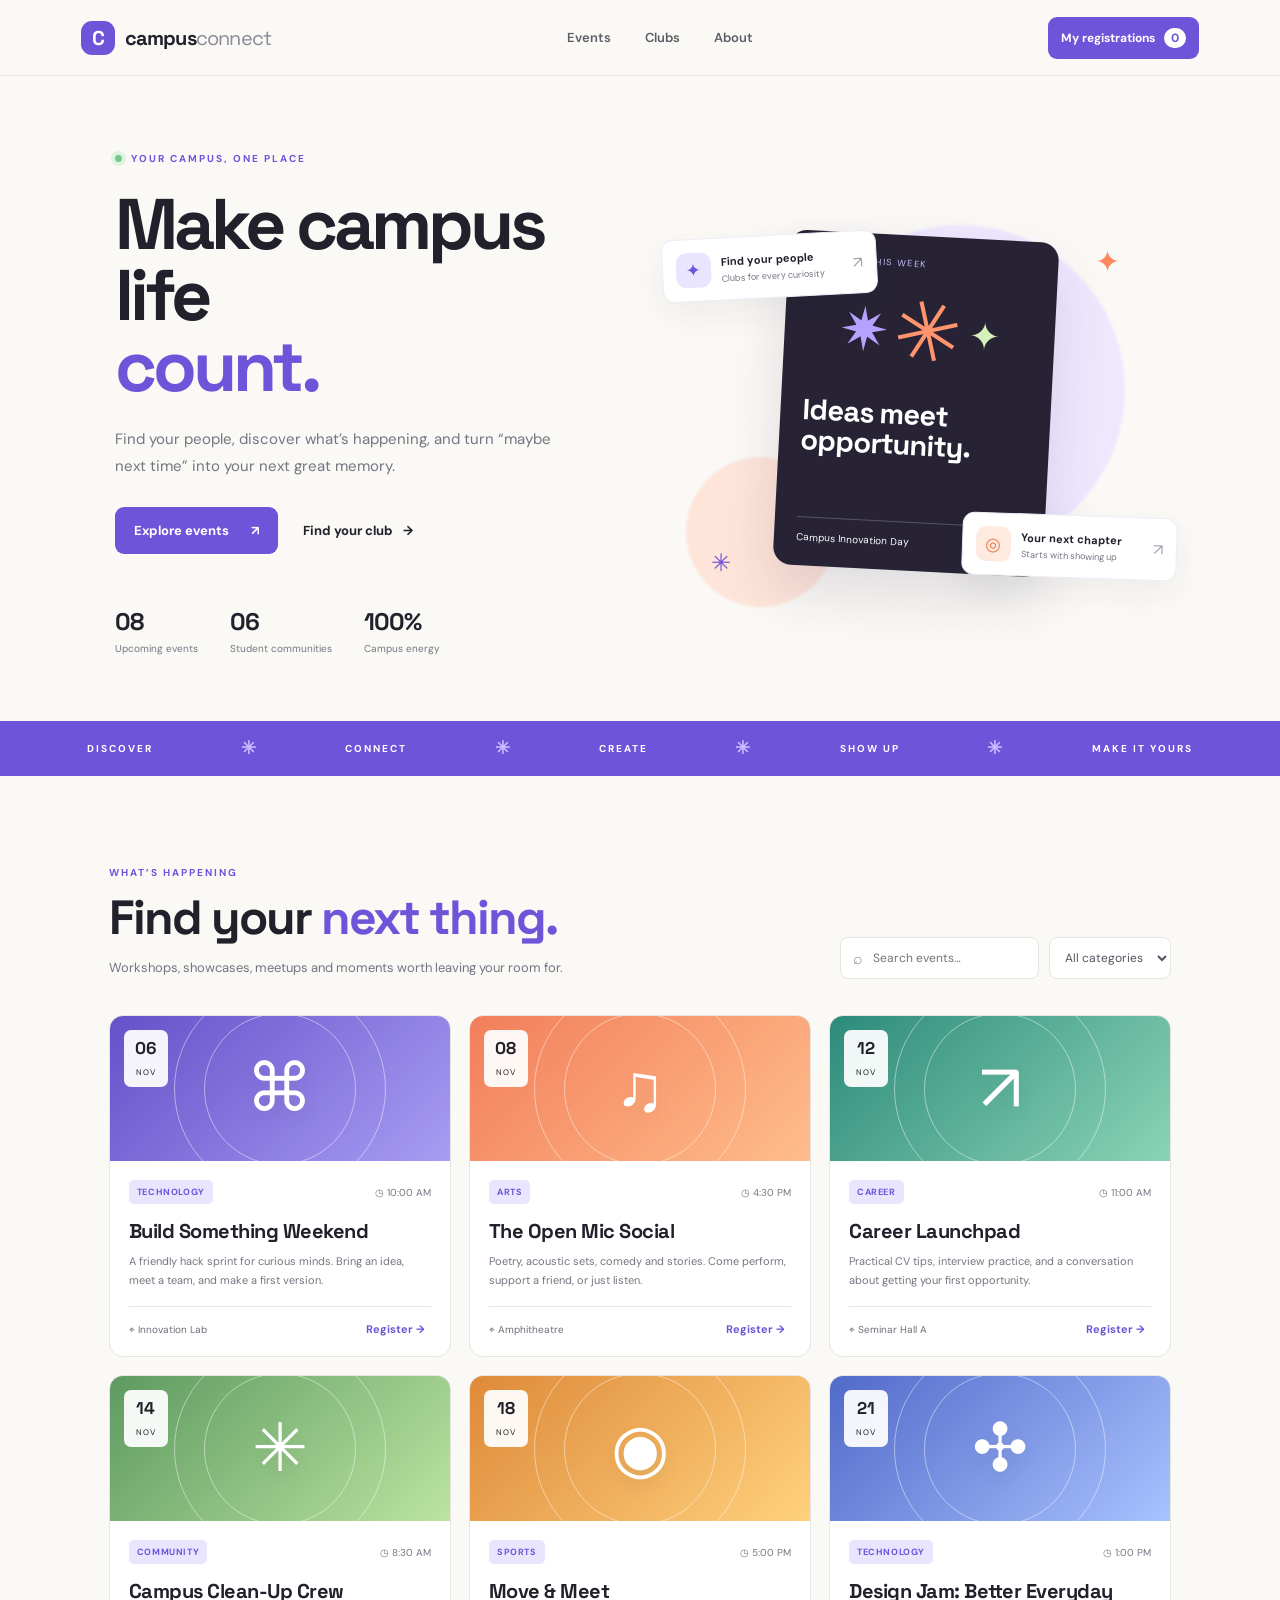
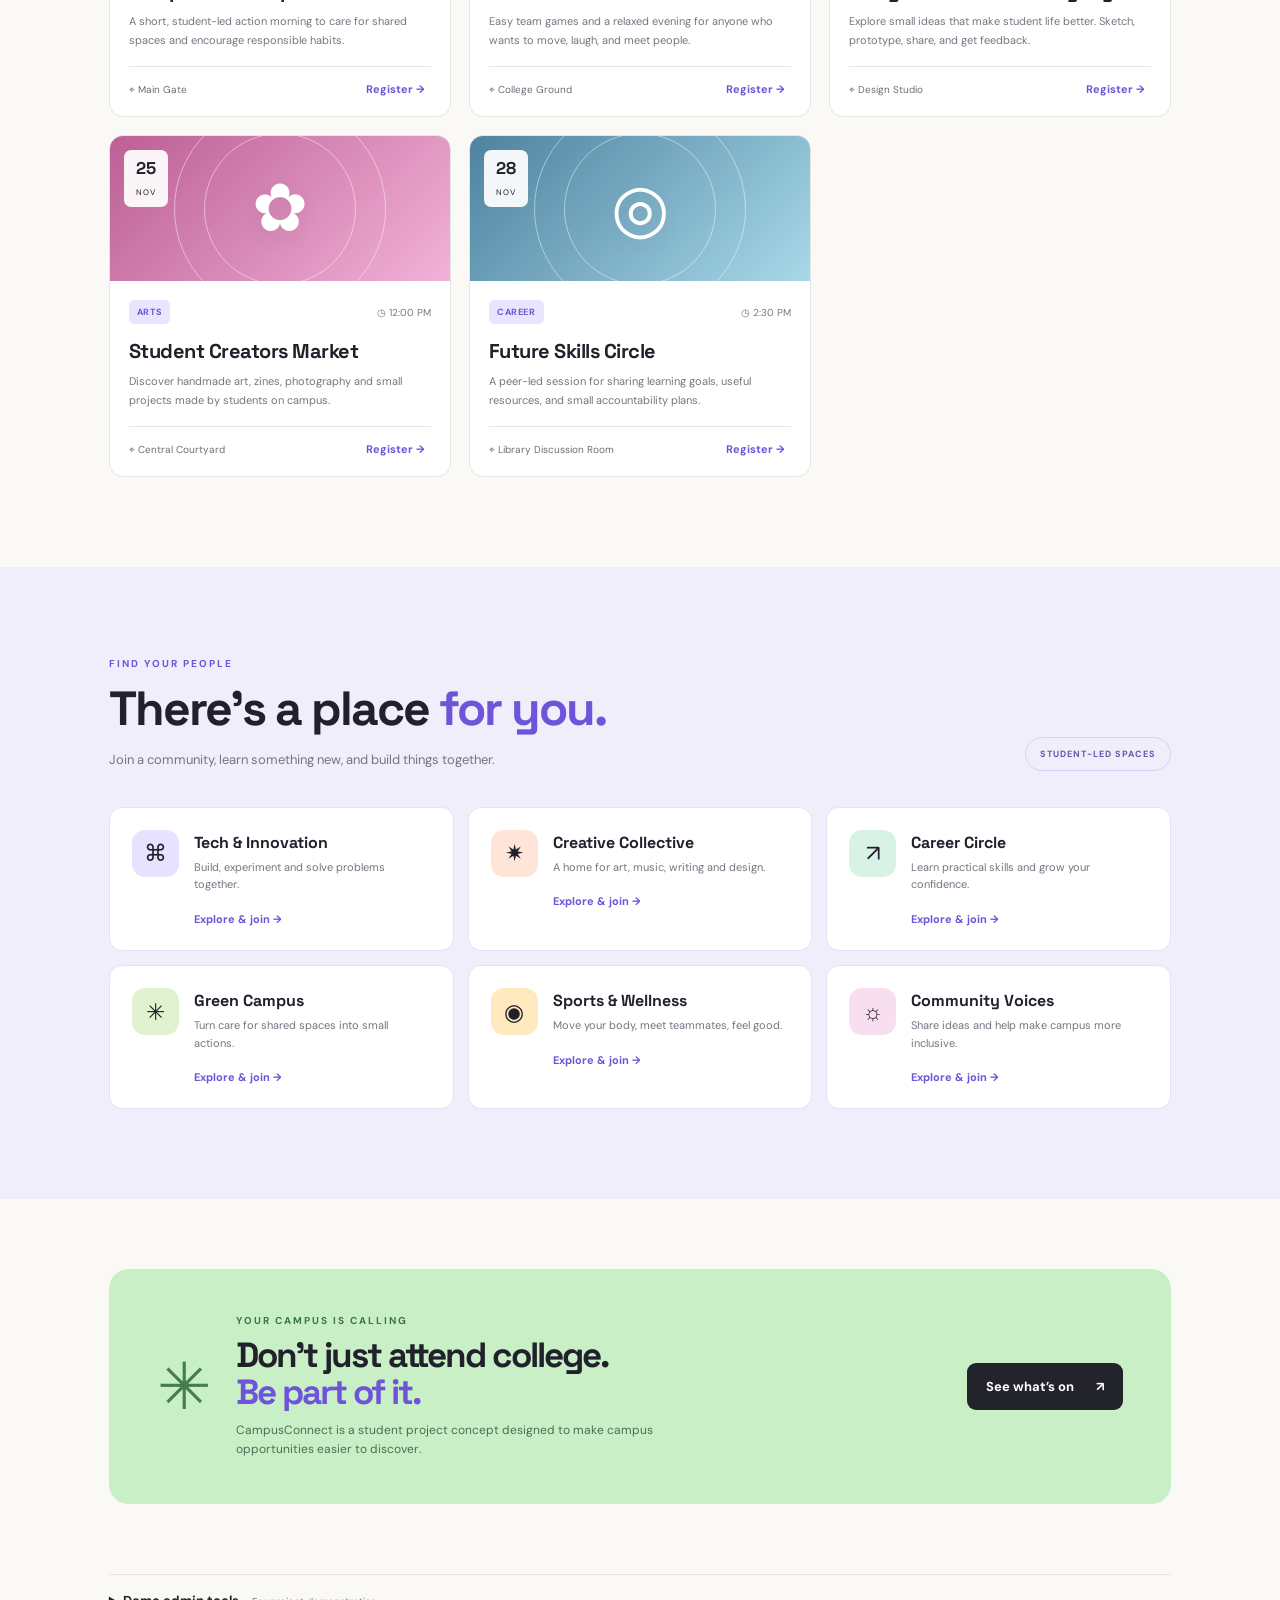
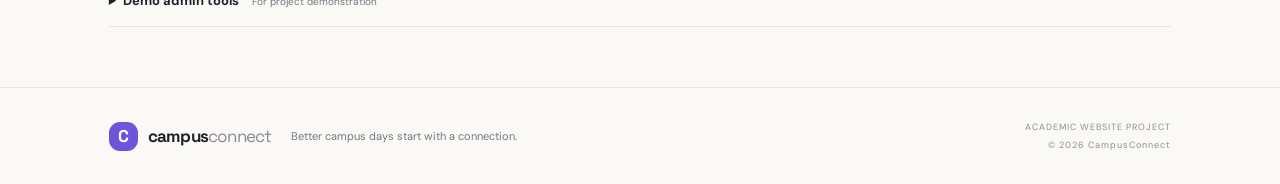
==== index.html @ fa985753 "Add files via upload" ====
<!doctype html>
<html lang="en">
<head>
<meta charset="utf-8"><meta name="viewport" content="width=device-width,initial-scale=1">
<meta name="description" content="CampusConnect helps students discover college events, explore clubs, and manage event registrations.">
<title>CampusConnect — College Life, Connected</title><link rel="stylesheet" href="styles.css">
</head>
<body>
<header class="topbar"><a class="brand" href="#home"><span class="brand-mark">C</span><span>campus<span class="brand-light">connect</span></span></a><nav id="nav"><a href="#events">Events</a><a href="#clubs">Clubs</a><a href="#about">About</a></nav><button class="btn btn-small" id="openMyRegs">My registrations <span id="regCount" class="count">0</span></button><button class="menu-toggle" id="menuToggle" aria-label="Toggle navigation">☰</button></header>
<main id="home">
<section class="hero"><div class="hero-copy"><div class="eyebrow"><span class="pulse"></span> YOUR CAMPUS, ONE PLACE</div><h1>Make campus life<br><span>count.</span></h1><p>Find your people, discover what’s happening, and turn “maybe next time” into your next great memory.</p><div class="hero-actions"><a class="btn" href="#events">Explore events <span>↗</span></a><a class="text-link" href="#clubs">Find your club <span>→</span></a></div><div class="hero-stats"><div><strong id="statEvents">08</strong><small>Upcoming events</small></div><div><strong id="statClubs">06</strong><small>Student communities</small></div><div><strong>100%</strong><small>Campus energy</small></div></div></div><div class="hero-art"><div class="orb orb-one"></div><div class="orb orb-two"></div><div class="hero-card card-top"><span class="mini-icon purple">✦</span><div><b>Find your people</b><small>Clubs for every curiosity</small></div><span class="arrow">↗</span></div><div class="poster"><div class="poster-label">FEATURED THIS WEEK</div><div class="poster-graphic"><span>✷</span><span>✳</span><span>✦</span></div><h3>Ideas meet<br>opportunity.</h3><div class="poster-bottom"><span>Campus Innovation Day</span><span>→</span></div></div><div class="hero-card card-bottom"><span class="mini-icon orange">◎</span><div><b>Your next chapter</b><small>Starts with showing up</small></div><span class="arrow">↗</span></div><div class="spark spark-a">✦</div><div class="spark spark-b">✳</div></div></section>
<section class="ticker"><span>DISCOVER</span><i>✳</i><span>CONNECT</span><i>✳</i><span>CREATE</span><i>✳</i><span>SHOW UP</span><i>✳</i><span>MAKE IT YOURS</span></section>
<section class="section events-section" id="events"><div class="section-head"><div><div class="eyebrow">WHAT’S HAPPENING</div><h2>Find your <em>next thing.</em></h2><p>Workshops, showcases, meetups and moments worth leaving your room for.</p></div><div class="event-controls"><label class="searchbox"><span>⌕</span><input id="eventSearch" type="search" placeholder="Search events…" aria-label="Search events"></label><select id="categoryFilter" aria-label="Filter events"><option value="all">All categories</option><option>Technology</option><option>Arts</option><option>Career</option><option>Community</option><option>Sports</option></select></div></div><div id="eventGrid" class="event-grid"></div><div id="emptyEvents" class="empty-state hidden">No events match that search. Try another keyword or category.</div></section>
<section class="clubs-section" id="clubs"><div class="section-head"><div><div class="eyebrow">FIND YOUR PEOPLE</div><h2>There’s a place <em>for you.</em></h2><p>Join a community, learn something new, and build things together.</p></div><span class="pill">STUDENT-LED SPACES</span></div><div class="club-grid" id="clubGrid"></div></section>
<section class="cta-band" id="about"><div class="cta-symbol">✳</div><div><div class="eyebrow">YOUR CAMPUS IS CALLING</div><h2>Don’t just attend college.<br><em>Be part of it.</em></h2><p>CampusConnect is a student project concept designed to make campus opportunities easier to discover.</p></div><a class="btn btn-dark" href="#events">See what’s on <span>↗</span></a></section>
<section class="admin-section" id="admin"><details><summary>Demo admin tools <span>For project demonstration</span></summary><div class="admin-form"><p>Add a sample event to see how the event listing updates. Data is saved in this browser only.</p><form id="addEventForm"><input required name="title" placeholder="Event title"><select name="category"><option>Technology</option><option>Arts</option><option>Career</option><option>Community</option><option>Sports</option></select><input required name="date" type="date"><input required name="time" placeholder="Time (e.g. 2:00 PM)"><input required name="venue" placeholder="Venue"><input required name="description" placeholder="Short description"><button class="btn" type="submit">Add demo event +</button></form><button class="text-link reset-btn" id="resetDemo">Reset demo data</button></div></details></section>
</main>
<footer><a class="brand footer-brand" href="#home"><span class="brand-mark">C</span><span>campus<span class="brand-light">connect</span></span></a><p>Better campus days start with a connection.</p><div class="footer-right"><span>ACADEMIC WEBSITE PROJECT</span><span>© 2026 CampusConnect</span></div></footer>
<div class="toast" id="toast" role="status" aria-live="polite"></div><div class="modal-backdrop hidden" id="modalBackdrop"><section class="modal" role="dialog" aria-modal="true" aria-labelledby="modalTitle"><button class="modal-close" id="modalClose" aria-label="Close">×</button><div class="eyebrow">CAMPUSCONNECT</div><h2 id="modalTitle">You’re on the list!</h2><div id="modalBody"></div><button class="btn" id="modalDone">Sounds good</button></section></div>
<script src="script.js"></script></body></html>
---- styles.css ----
@import url('https://fonts.googleapis.com/css2?family=DM+Sans:wght@400;500;600;700&family=Space+Grotesk:wght@400;500;600;700&display=swap');
:root{--ink:#20212a;--muted:#747581;--paper:#faf9f6;--purple:#6d54d8;--lav:#eae5ff;--orange:#ff895e;--line:#e7e5e0;--green:#c9efc7;--white:#fff}*{box-sizing:border-box}html{scroll-behavior:smooth;scroll-padding-top:84px}body{margin:0;background:var(--paper);color:var(--ink);font-family:'DM Sans',Arial,sans-serif}a{color:inherit;text-decoration:none}button,input,select{font:inherit}.topbar{height:76px;display:flex;align-items:center;justify-content:space-between;padding:0 6.3%;border-bottom:1px solid var(--line);background:rgba(250,249,246,.94);position:sticky;top:0;z-index:10;backdrop-filter:blur(12px)}.brand{display:flex;align-items:center;gap:10px;font:700 20px 'Space Grotesk',sans-serif;letter-spacing:-.8px}.brand-mark{display:grid;place-items:center;background:var(--purple);color:white;width:34px;height:34px;border-radius:11px;font-size:20px}.brand-light{font-weight:400;color:#8c8995}.topbar nav{display:flex;gap:34px;font-size:13px;font-weight:600;color:#5e5c66}.topbar nav a:hover,.text-link:hover{color:var(--purple)}.btn{border:0;display:inline-flex;gap:22px;align-items:center;justify-content:center;background:var(--purple);color:#fff;padding:15px 19px;border-radius:9px;font-weight:700;font-size:13px;cursor:pointer;transition:transform .18s,background .18s}.btn:hover{background:#5740bd;transform:translateY(-2px)}.btn-small{padding:11px 13px;gap:9px;font-size:12px}.count{background:#fff;color:var(--purple);border-radius:30px;padding:2px 7px}.menu-toggle{display:none;border:0;background:none;font-size:23px}.hero{min-height:585px;padding:76px 9% 66px;display:grid;grid-template-columns:1fr 1fr;align-items:center;gap:5%;overflow:hidden}.eyebrow{font-size:10px;font-weight:700;letter-spacing:2px;color:var(--purple);display:flex;align-items:center;gap:9px}.pulse{height:7px;width:7px;background:#74c98a;border-radius:50%;box-shadow:0 0 0 4px #dff3e1}.hero h1{font:700 clamp(48px,5.6vw,76px)/.99 'Space Grotesk',sans-serif;letter-spacing:-4px;margin:24px 0}.hero h1 span{color:var(--purple)}.hero-copy>p{font-size:15px;line-height:1.8;color:var(--muted);max-width:440px}.hero-actions{display:flex;align-items:center;gap:25px;margin-top:27px}.text-link{font-size:13px;font-weight:700;color:var(--ink);display:inline-flex;gap:10px;align-items:center}.hero-stats{display:flex;gap:32px;margin-top:52px}.hero-stats div{display:flex;flex-direction:column;gap:5px}.hero-stats strong{font:700 24px 'Space Grotesk';letter-spacing:-1px}.hero-stats small{font-size:10px;color:var(--muted)}.hero-art{height:425px;position:relative;display:flex;align-items:center;justify-content:center}.orb{position:absolute;border-radius:50%;filter:blur(1px)}.orb-one{width:330px;height:330px;background:#eee8ff;right:8%;top:8%}.orb-two{width:150px;height:150px;background:#ffe0d2;left:4%;bottom:2%;opacity:.8}.poster{width:270px;height:335px;position:relative;z-index:2;background:#272335;color:white;border-radius:18px;padding:22px;transform:rotate(3deg);box-shadow:0 25px 55px #30244722;display:flex;flex-direction:column}.poster-label{font-size:9px;letter-spacing:1.6px;color:#c8bfff}.poster-graphic{height:125px;display:flex;align-items:center;justify-content:center;gap:5px;font-size:60px;color:#b5a4ff}.poster-graphic span:nth-child(2){font-size:83px;color:#ff946d;transform:rotate(-15deg)}.poster-graphic span:nth-child(3){font-size:38px;color:#d6f0b9}.poster h3{font:700 29px/1.02 'Space Grotesk';letter-spacing:-1px;margin:5px 0 18px}.poster-bottom{border-top:1px solid #ffffff38;padding-top:13px;margin-top:auto;display:flex;justify-content:space-between;font-size:10px}.hero-card{position:absolute;z-index:3;background:white;border:1px solid #f0edf6;border-radius:12px;padding:13px;display:flex;align-items:center;gap:10px;box-shadow:0 12px 32px #332c4510;min-width:215px}.card-top{top:44px;left:-4px;transform:rotate(-3deg)}.card-bottom{right:-12px;bottom:38px;transform:rotate(2deg)}.mini-icon{width:35px;height:35px;display:grid;place-items:center;border-radius:10px;font-size:18px}.purple{background:var(--lav);color:var(--purple)}.orange{background:#ffeadf;color:#ec794d}.hero-card div{display:flex;flex-direction:column;gap:4px}.hero-card b{font-size:11px}.hero-card small{font-size:9px;color:var(--muted)}.arrow{margin-left:auto;color:#a4a1ac}.spark{position:absolute;z-index:4;color:var(--orange);font-size:30px}.spark-a{top:12%;right:9%}.spark-b{bottom:9%;left:9%;font-size:24px;color:var(--purple)}.ticker{height:55px;background:var(--purple);color:white;display:flex;align-items:center;justify-content:space-evenly;font-size:10px;letter-spacing:2px;font-weight:700}.ticker i{font-style:normal;color:#c7baff;font-size:18px}.section,.clubs-section{padding:90px 8.5%}.section-head{display:flex;justify-content:space-between;align-items:flex-end;gap:28px;margin-bottom:36px}.section-head h2,.cta-band h2{font:700 clamp(34px,4vw,48px)/1.05 'Space Grotesk';letter-spacing:-2px;margin:14px 0}.section-head h2 em,.cta-band h2 em{font-style:normal;color:var(--purple)}.section-head p{font-size:13px;color:var(--muted);line-height:1.7;margin:0}.event-controls{display:flex;gap:10px;align-items:center}.searchbox{display:flex;gap:8px;align-items:center;background:#fff;border:1px solid var(--line);border-radius:8px;padding:0 12px;height:42px;color:#8c8995}.searchbox input{width:155px;border:0;outline:0;font-size:12px;background:transparent}.event-controls select{height:42px;border:1px solid var(--line);border-radius:8px;padding:0 11px;background:#fff;color:#555360;font-size:12px;max-width:160px}.event-grid{display:grid;grid-template-columns:repeat(3,1fr);gap:18px}.event-card{background:white;border:1px solid var(--line);border-radius:14px;overflow:hidden;transition:transform .2s,box-shadow .2s}.event-card:hover{transform:translateY(-4px);box-shadow:0 16px 35px #2723350d}.event-visual{height:145px;position:relative;padding:17px;display:flex;align-items:center;justify-content:center;overflow:hidden}.event-visual:before,.event-visual:after{content:'';position:absolute;border:1px solid #ffffff75;border-radius:50%;width:150px;height:150px}.event-visual:after{width:210px;height:210px}.event-visual .visual-glyph{font-size:67px;position:relative;z-index:1;color:#fff;text-shadow:0 8px 20px #0001}.event-visual .event-date{position:absolute;left:14px;top:14px;background:#ffffffed;border-radius:7px;padding:7px 9px;text-align:center;z-index:2;min-width:44px}.event-date b{display:block;font:700 17px 'Space Grotesk'}.event-date small{font-size:8px;text-transform:uppercase;letter-spacing:1px}.event-content{padding:19px}.event-meta{display:flex;justify-content:space-between;gap:8px;align-items:center}.tag{font-size:9px;letter-spacing:.6px;text-transform:uppercase;font-weight:700;color:var(--purple);background:var(--lav);border-radius:5px;padding:6px 8px}.event-time{font-size:10px;color:var(--muted)}.event-content h3{font:700 20px 'Space Grotesk';letter-spacing:-.5px;margin:14px 0 8px}.event-content p{font-size:11px;color:var(--muted);line-height:1.65;min-height:38px;margin:0}.event-foot{display:flex;justify-content:space-between;align-items:center;border-top:1px solid var(--line);margin-top:16px;padding-top:14px}.venue{font-size:10px;color:#6f6c78;display:flex;gap:6px;align-items:center}.register-btn{border:0;background:transparent;color:var(--purple);font-size:11px;font-weight:700;cursor:pointer}.register-btn:disabled{color:#4d9860;cursor:default}.empty-state{padding:30px;text-align:center;color:var(--muted);font-size:13px}.hidden{display:none!important}.clubs-section{background:#f0eefb}.pill{border:1px solid #d7d1f5;border-radius:50px;padding:10px 14px;font-size:9px;letter-spacing:1px;font-weight:700;color:#6555ad;white-space:nowrap}.club-grid{display:grid;grid-template-columns:repeat(3,1fr);gap:14px}.club-card{background:#fff;border:1px solid #e6e1f7;border-radius:13px;padding:22px;display:flex;gap:15px;align-items:flex-start}.club-icon{width:47px;height:47px;flex-shrink:0;border-radius:13px;display:grid;place-items:center;font-size:23px}.club-card h3{font:700 16px 'Space Grotesk';margin:2px 0 6px}.club-card p{font-size:11px;color:var(--muted);line-height:1.6;margin:0 0 13px}.club-card button{border:0;background:none;padding:0;color:var(--purple);font-size:11px;font-weight:700;cursor:pointer}.club-card button.joined{color:#368b4d}.cta-band{margin:70px 8.5%;background:var(--green);border-radius:20px;padding:45px 48px;display:flex;align-items:center;gap:25px;position:relative;overflow:hidden}.cta-symbol{font-size:65px;color:#457d4e}.cta-band .eyebrow{color:#397548}.cta-band h2{font-size:35px;margin:10px 0}.cta-band p{font-size:12px;color:#4f6b54;line-height:1.6;max-width:470px;margin:0}.btn-dark{margin-left:auto;background:#22232b;white-space:nowrap}.btn-dark:hover{background:#44444e}.admin-section{padding:0 8.5% 60px}.admin-section details{border-top:1px solid var(--line);border-bottom:1px solid var(--line);padding:17px 0}.admin-section summary{cursor:pointer;font-size:13px;font-weight:700}.admin-section summary span{font-size:10px;color:var(--muted);font-weight:400;margin-left:10px}.admin-form p{font-size:11px;color:var(--muted)}.admin-form form{display:grid;grid-template-columns:repeat(3,1fr);gap:10px}.admin-form input,.admin-form select{border:1px solid var(--line);background:white;border-radius:7px;padding:12px;font-size:12px;min-width:0}.admin-form .btn{grid-column:span 1}.reset-btn{margin-top:15px}footer{border-top:1px solid var(--line);padding:30px 8.5%;display:flex;align-items:center;gap:20px}footer p{font-size:11px;color:var(--muted)}.footer-brand{font-size:17px}.footer-brand .brand-mark{width:29px;height:29px;font-size:17px}.footer-right{margin-left:auto;display:flex;flex-direction:column;gap:6px;text-align:right;font-size:9px;color:#8e8b95;letter-spacing:1px}.toast{position:fixed;bottom:25px;left:50%;transform:translate(-50%,20px);opacity:0;pointer-events:none;background:#24232d;color:white;padding:13px 18px;border-radius:9px;font-size:12px;z-index:30;transition:.25s;box-shadow:0 10px 30px #0002}.toast.show{opacity:1;transform:translate(-50%,0)}.modal-backdrop{position:fixed;inset:0;background:#211d35a6;display:grid;place-items:center;z-index:40;padding:20px}.modal{width:min(460px,100%);background:var(--paper);border-radius:18px;padding:34px;position:relative;box-shadow:0 20px 70px #15111f55}.modal-close{position:absolute;right:17px;top:12px;background:none;border:0;font-size:27px;cursor:pointer;color:var(--muted)}.modal h2{font:700 31px 'Space Grotesk';letter-spacing:-1px;margin:13px 0}.modal p{font-size:13px;line-height:1.7;color:var(--muted)}.modal .btn{margin-top:14px}.reg-list{padding:0;list-style:none}.reg-list li{padding:11px 0;border-bottom:1px solid var(--line);font-size:12px}.reg-list small{display:block;color:var(--muted);margin-top:5px}
@media(max-width:900px){.hero{padding:55px 6%;gap:2%}.hero-art{transform:scale(.86)}.section,.clubs-section{padding:65px 6%}.event-grid,.club-grid{grid-template-columns:repeat(2,1fr)}.section-head{align-items:flex-start;flex-direction:column}.event-controls{width:100%}.searchbox{flex:1}.searchbox input{width:100%}.cta-band{margin:45px 6%;padding:32px}.cta-symbol{display:none}.topbar{padding:0 5%}}@media(max-width:620px){.topbar{height:66px}.topbar nav{display:none;position:absolute;top:65px;left:0;right:0;padding:18px 6%;background:var(--paper);border-bottom:1px solid var(--line);flex-direction:column;gap:18px}.topbar nav.open{display:flex}.topbar>.btn{margin-left:auto;margin-right:12px}.menu-toggle{display:block}.brand{font-size:17px}.hero{grid-template-columns:1fr;padding:52px 7% 25px}.hero h1{font-size:59px}.hero-stats{margin-top:32px;gap:22px}.hero-art{height:365px;transform:scale(.88);margin-top:8px}.ticker{font-size:8px;letter-spacing:1px}.ticker span:last-child{display:none}.section,.clubs-section{padding:55px 6%}.section-head h2{font-size:39px}.event-controls{align-items:stretch;flex-direction:column}.event-controls select{max-width:none}.event-grid,.club-grid{grid-template-columns:1fr}.event-visual{height:160px}.club-card{padding:18px}.cta-band{display:block;margin:35px 6%;padding:28px}.cta-band h2{font-size:30px}.cta-band .btn{margin-top:20px}.admin-section{padding:0 6% 40px}.admin-form form{grid-template-columns:1fr}.admin-form .btn{grid-column:auto}footer{padding:25px 6%;flex-wrap:wrap}footer p{width:100%;order:3;margin:0}.footer-right{font-size:8px}.hero-card{min-width:190px}.card-top{left:-20px}.card-bottom{right:-25px}}
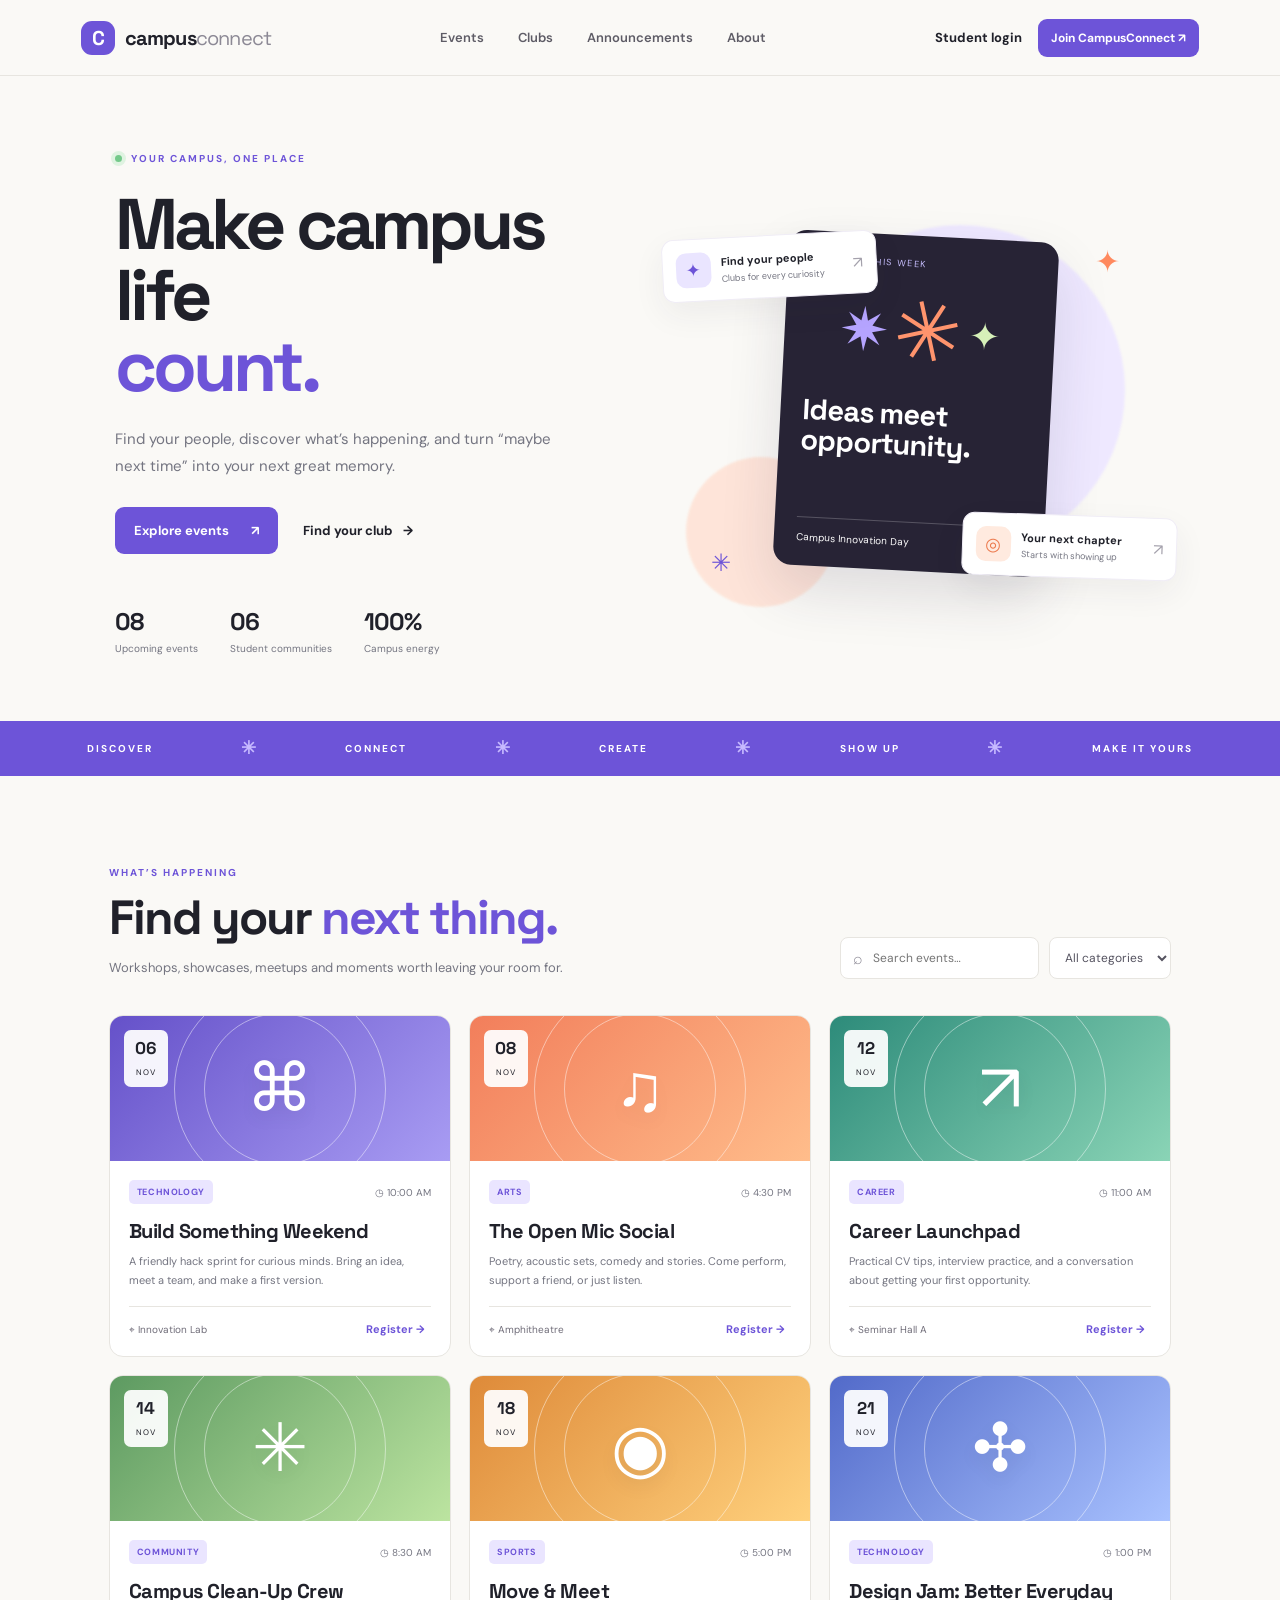
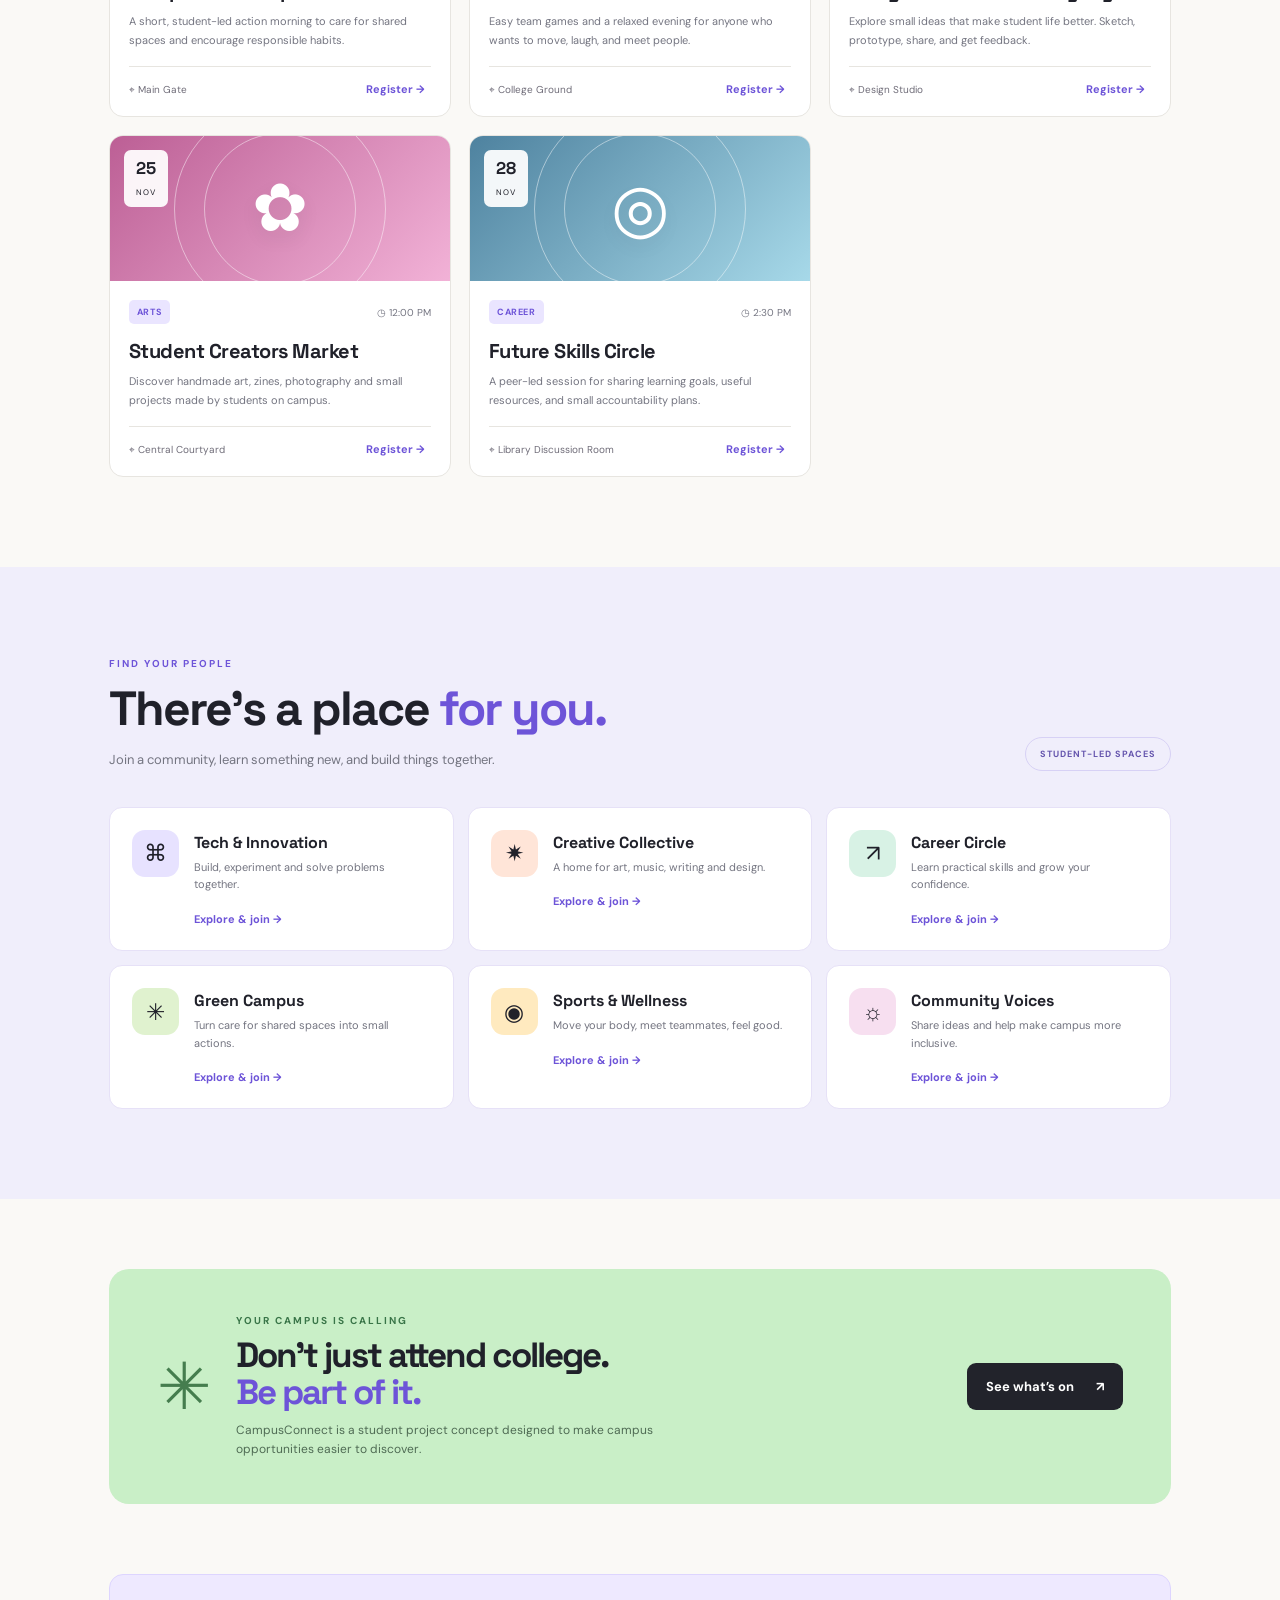
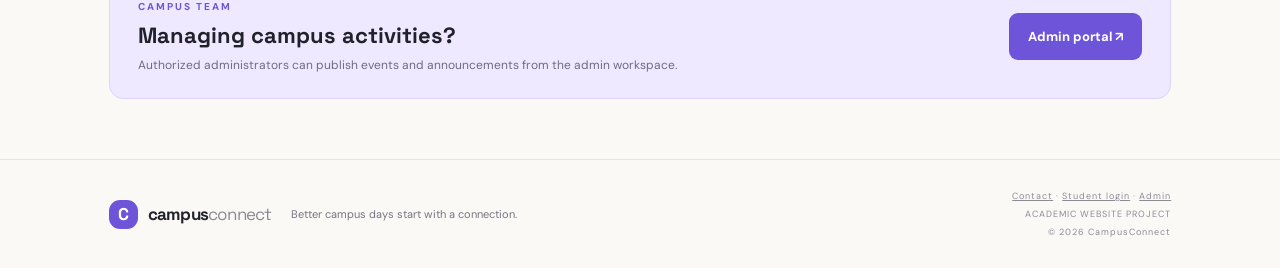
==== commit 2b060c54: "Upgrade CampusConnect with student and admin portal" ====
--- a/index.html
+++ b/index.html
@@ -6,15 +6,15 @@
 <title>CampusConnect — College Life, Connected</title><link rel="stylesheet" href="styles.css">
 </head>
 <body>
-<header class="topbar"><a class="brand" href="#home"><span class="brand-mark">C</span><span>campus<span class="brand-light">connect</span></span></a><nav id="nav"><a href="#events">Events</a><a href="#clubs">Clubs</a><a href="#about">About</a></nav><button class="btn btn-small" id="openMyRegs">My registrations <span id="regCount" class="count">0</span></button><button class="menu-toggle" id="menuToggle" aria-label="Toggle navigation">☰</button></header>
+<header class="topbar"><a class="brand" href="#home"><span class="brand-mark">C</span><span>campus<span class="brand-light">connect</span></span></a><nav id="nav"><a href="#events">Events</a><a href="#clubs">Clubs</a><a href="announcements.html">Announcements</a><a href="about.html">About</a></nav><div class="account-actions"><a class="text-link" href="login.html">Student login</a><a class="btn btn-small" href="register.html">Join CampusConnect ↗</a></div><button class="menu-toggle" id="menuToggle" aria-label="Toggle navigation">☰</button></header>
 <main id="home">
 <section class="hero"><div class="hero-copy"><div class="eyebrow"><span class="pulse"></span> YOUR CAMPUS, ONE PLACE</div><h1>Make campus life<br><span>count.</span></h1><p>Find your people, discover what’s happening, and turn “maybe next time” into your next great memory.</p><div class="hero-actions"><a class="btn" href="#events">Explore events <span>↗</span></a><a class="text-link" href="#clubs">Find your club <span>→</span></a></div><div class="hero-stats"><div><strong id="statEvents">08</strong><small>Upcoming events</small></div><div><strong id="statClubs">06</strong><small>Student communities</small></div><div><strong>100%</strong><small>Campus energy</small></div></div></div><div class="hero-art"><div class="orb orb-one"></div><div class="orb orb-two"></div><div class="hero-card card-top"><span class="mini-icon purple">✦</span><div><b>Find your people</b><small>Clubs for every curiosity</small></div><span class="arrow">↗</span></div><div class="poster"><div class="poster-label">FEATURED THIS WEEK</div><div class="poster-graphic"><span>✷</span><span>✳</span><span>✦</span></div><h3>Ideas meet<br>opportunity.</h3><div class="poster-bottom"><span>Campus Innovation Day</span><span>→</span></div></div><div class="hero-card card-bottom"><span class="mini-icon orange">◎</span><div><b>Your next chapter</b><small>Starts with showing up</small></div><span class="arrow">↗</span></div><div class="spark spark-a">✦</div><div class="spark spark-b">✳</div></div></section>
 <section class="ticker"><span>DISCOVER</span><i>✳</i><span>CONNECT</span><i>✳</i><span>CREATE</span><i>✳</i><span>SHOW UP</span><i>✳</i><span>MAKE IT YOURS</span></section>
 <section class="section events-section" id="events"><div class="section-head"><div><div class="eyebrow">WHAT’S HAPPENING</div><h2>Find your <em>next thing.</em></h2><p>Workshops, showcases, meetups and moments worth leaving your room for.</p></div><div class="event-controls"><label class="searchbox"><span>⌕</span><input id="eventSearch" type="search" placeholder="Search events…" aria-label="Search events"></label><select id="categoryFilter" aria-label="Filter events"><option value="all">All categories</option><option>Technology</option><option>Arts</option><option>Career</option><option>Community</option><option>Sports</option></select></div></div><div id="eventGrid" class="event-grid"></div><div id="emptyEvents" class="empty-state hidden">No events match that search. Try another keyword or category.</div></section>
 <section class="clubs-section" id="clubs"><div class="section-head"><div><div class="eyebrow">FIND YOUR PEOPLE</div><h2>There’s a place <em>for you.</em></h2><p>Join a community, learn something new, and build things together.</p></div><span class="pill">STUDENT-LED SPACES</span></div><div class="club-grid" id="clubGrid"></div></section>
 <section class="cta-band" id="about"><div class="cta-symbol">✳</div><div><div class="eyebrow">YOUR CAMPUS IS CALLING</div><h2>Don’t just attend college.<br><em>Be part of it.</em></h2><p>CampusConnect is a student project concept designed to make campus opportunities easier to discover.</p></div><a class="btn btn-dark" href="#events">See what’s on <span>↗</span></a></section>
-<section class="admin-section" id="admin"><details><summary>Demo admin tools <span>For project demonstration</span></summary><div class="admin-form"><p>Add a sample event to see how the event listing updates. Data is saved in this browser only.</p><form id="addEventForm"><input required name="title" placeholder="Event title"><select name="category"><option>Technology</option><option>Arts</option><option>Career</option><option>Community</option><option>Sports</option></select><input required name="date" type="date"><input required name="time" placeholder="Time (e.g. 2:00 PM)"><input required name="venue" placeholder="Venue"><input required name="description" placeholder="Short description"><button class="btn" type="submit">Add demo event +</button></form><button class="text-link reset-btn" id="resetDemo">Reset demo data</button></div></details></section>
+<section class="admin-section" id="admin"><div class="admin-callout"><div><div class="eyebrow">CAMPUS TEAM</div><h3>Managing campus activities?</h3><p>Authorized administrators can publish events and announcements from the admin workspace.</p></div><a class="btn" href="admin-login.html">Admin portal ↗</a></div></section>
 </main>
-<footer><a class="brand footer-brand" href="#home"><span class="brand-mark">C</span><span>campus<span class="brand-light">connect</span></span></a><p>Better campus days start with a connection.</p><div class="footer-right"><span>ACADEMIC WEBSITE PROJECT</span><span>© 2026 CampusConnect</span></div></footer>
+<footer><a class="brand footer-brand" href="#home"><span class="brand-mark">C</span><span>campus<span class="brand-light">connect</span></span></a><p>Better campus days start with a connection.</p><div class="footer-right"><span><a href="contact.html">Contact</a> · <a href="login.html">Student login</a> · <a href="admin-login.html">Admin</a></span><span>ACADEMIC WEBSITE PROJECT</span><span>© 2026 CampusConnect</span></div></footer>
 <div class="toast" id="toast" role="status" aria-live="polite"></div><div class="modal-backdrop hidden" id="modalBackdrop"><section class="modal" role="dialog" aria-modal="true" aria-labelledby="modalTitle"><button class="modal-close" id="modalClose" aria-label="Close">×</button><div class="eyebrow">CAMPUSCONNECT</div><h2 id="modalTitle">You’re on the list!</h2><div id="modalBody"></div><button class="btn" id="modalDone">Sounds good</button></section></div>
 <script src="script.js"></script></body></html>
--- a/styles.css
+++ b/styles.css
@@ -1,3 +1,5 @@
 @import url('https://fonts.googleapis.com/css2?family=DM+Sans:wght@400;500;600;700&family=Space+Grotesk:wght@400;500;600;700&display=swap');
 :root{--ink:#20212a;--muted:#747581;--paper:#faf9f6;--purple:#6d54d8;--lav:#eae5ff;--orange:#ff895e;--line:#e7e5e0;--green:#c9efc7;--white:#fff}*{box-sizing:border-box}html{scroll-behavior:smooth;scroll-padding-top:84px}body{margin:0;background:var(--paper);color:var(--ink);font-family:'DM Sans',Arial,sans-serif}a{color:inherit;text-decoration:none}button,input,select{font:inherit}.topbar{height:76px;display:flex;align-items:center;justify-content:space-between;padding:0 6.3%;border-bottom:1px solid var(--line);background:rgba(250,249,246,.94);position:sticky;top:0;z-index:10;backdrop-filter:blur(12px)}.brand{display:flex;align-items:center;gap:10px;font:700 20px 'Space Grotesk',sans-serif;letter-spacing:-.8px}.brand-mark{display:grid;place-items:center;background:var(--purple);color:white;width:34px;height:34px;border-radius:11px;font-size:20px}.brand-light{font-weight:400;color:#8c8995}.topbar nav{display:flex;gap:34px;font-size:13px;font-weight:600;color:#5e5c66}.topbar nav a:hover,.text-link:hover{color:var(--purple)}.btn{border:0;display:inline-flex;gap:22px;align-items:center;justify-content:center;background:var(--purple);color:#fff;padding:15px 19px;border-radius:9px;font-weight:700;font-size:13px;cursor:pointer;transition:transform .18s,background .18s}.btn:hover{background:#5740bd;transform:translateY(-2px)}.btn-small{padding:11px 13px;gap:9px;font-size:12px}.count{background:#fff;color:var(--purple);border-radius:30px;padding:2px 7px}.menu-toggle{display:none;border:0;background:none;font-size:23px}.hero{min-height:585px;padding:76px 9% 66px;display:grid;grid-template-columns:1fr 1fr;align-items:center;gap:5%;overflow:hidden}.eyebrow{font-size:10px;font-weight:700;letter-spacing:2px;color:var(--purple);display:flex;align-items:center;gap:9px}.pulse{height:7px;width:7px;background:#74c98a;border-radius:50%;box-shadow:0 0 0 4px #dff3e1}.hero h1{font:700 clamp(48px,5.6vw,76px)/.99 'Space Grotesk',sans-serif;letter-spacing:-4px;margin:24px 0}.hero h1 span{color:var(--purple)}.hero-copy>p{font-size:15px;line-height:1.8;color:var(--muted);max-width:440px}.hero-actions{display:flex;align-items:center;gap:25px;margin-top:27px}.text-link{font-size:13px;font-weight:700;color:var(--ink);display:inline-flex;gap:10px;align-items:center}.hero-stats{display:flex;gap:32px;margin-top:52px}.hero-stats div{display:flex;flex-direction:column;gap:5px}.hero-stats strong{font:700 24px 'Space Grotesk';letter-spacing:-1px}.hero-stats small{font-size:10px;color:var(--muted)}.hero-art{height:425px;position:relative;display:flex;align-items:center;justify-content:center}.orb{position:absolute;border-radius:50%;filter:blur(1px)}.orb-one{width:330px;height:330px;background:#eee8ff;right:8%;top:8%}.orb-two{width:150px;height:150px;background:#ffe0d2;left:4%;bottom:2%;opacity:.8}.poster{width:270px;height:335px;position:relative;z-index:2;background:#272335;color:white;border-radius:18px;padding:22px;transform:rotate(3deg);box-shadow:0 25px 55px #30244722;display:flex;flex-direction:column}.poster-label{font-size:9px;letter-spacing:1.6px;color:#c8bfff}.poster-graphic{height:125px;display:flex;align-items:center;justify-content:center;gap:5px;font-size:60px;color:#b5a4ff}.poster-graphic span:nth-child(2){font-size:83px;color:#ff946d;transform:rotate(-15deg)}.poster-graphic span:nth-child(3){font-size:38px;color:#d6f0b9}.poster h3{font:700 29px/1.02 'Space Grotesk';letter-spacing:-1px;margin:5px 0 18px}.poster-bottom{border-top:1px solid #ffffff38;padding-top:13px;margin-top:auto;display:flex;justify-content:space-between;font-size:10px}.hero-card{position:absolute;z-index:3;background:white;border:1px solid #f0edf6;border-radius:12px;padding:13px;display:flex;align-items:center;gap:10px;box-shadow:0 12px 32px #332c4510;min-width:215px}.card-top{top:44px;left:-4px;transform:rotate(-3deg)}.card-bottom{right:-12px;bottom:38px;transform:rotate(2deg)}.mini-icon{width:35px;height:35px;display:grid;place-items:center;border-radius:10px;font-size:18px}.purple{background:var(--lav);color:var(--purple)}.orange{background:#ffeadf;color:#ec794d}.hero-card div{display:flex;flex-direction:column;gap:4px}.hero-card b{font-size:11px}.hero-card small{font-size:9px;color:var(--muted)}.arrow{margin-left:auto;color:#a4a1ac}.spark{position:absolute;z-index:4;color:var(--orange);font-size:30px}.spark-a{top:12%;right:9%}.spark-b{bottom:9%;left:9%;font-size:24px;color:var(--purple)}.ticker{height:55px;background:var(--purple);color:white;display:flex;align-items:center;justify-content:space-evenly;font-size:10px;letter-spacing:2px;font-weight:700}.ticker i{font-style:normal;color:#c7baff;font-size:18px}.section,.clubs-section{padding:90px 8.5%}.section-head{display:flex;justify-content:space-between;align-items:flex-end;gap:28px;margin-bottom:36px}.section-head h2,.cta-band h2{font:700 clamp(34px,4vw,48px)/1.05 'Space Grotesk';letter-spacing:-2px;margin:14px 0}.section-head h2 em,.cta-band h2 em{font-style:normal;color:var(--purple)}.section-head p{font-size:13px;color:var(--muted);line-height:1.7;margin:0}.event-controls{display:flex;gap:10px;align-items:center}.searchbox{display:flex;gap:8px;align-items:center;background:#fff;border:1px solid var(--line);border-radius:8px;padding:0 12px;height:42px;color:#8c8995}.searchbox input{width:155px;border:0;outline:0;font-size:12px;background:transparent}.event-controls select{height:42px;border:1px solid var(--line);border-radius:8px;padding:0 11px;background:#fff;color:#555360;font-size:12px;max-width:160px}.event-grid{display:grid;grid-template-columns:repeat(3,1fr);gap:18px}.event-card{background:white;border:1px solid var(--line);border-radius:14px;overflow:hidden;transition:transform .2s,box-shadow .2s}.event-card:hover{transform:translateY(-4px);box-shadow:0 16px 35px #2723350d}.event-visual{height:145px;position:relative;padding:17px;display:flex;align-items:center;justify-content:center;overflow:hidden}.event-visual:before,.event-visual:after{content:'';position:absolute;border:1px solid #ffffff75;border-radius:50%;width:150px;height:150px}.event-visual:after{width:210px;height:210px}.event-visual .visual-glyph{font-size:67px;position:relative;z-index:1;color:#fff;text-shadow:0 8px 20px #0001}.event-visual .event-date{position:absolute;left:14px;top:14px;background:#ffffffed;border-radius:7px;padding:7px 9px;text-align:center;z-index:2;min-width:44px}.event-date b{display:block;font:700 17px 'Space Grotesk'}.event-date small{font-size:8px;text-transform:uppercase;letter-spacing:1px}.event-content{padding:19px}.event-meta{display:flex;justify-content:space-between;gap:8px;align-items:center}.tag{font-size:9px;letter-spacing:.6px;text-transform:uppercase;font-weight:700;color:var(--purple);background:var(--lav);border-radius:5px;padding:6px 8px}.event-time{font-size:10px;color:var(--muted)}.event-content h3{font:700 20px 'Space Grotesk';letter-spacing:-.5px;margin:14px 0 8px}.event-content p{font-size:11px;color:var(--muted);line-height:1.65;min-height:38px;margin:0}.event-foot{display:flex;justify-content:space-between;align-items:center;border-top:1px solid var(--line);margin-top:16px;padding-top:14px}.venue{font-size:10px;color:#6f6c78;display:flex;gap:6px;align-items:center}.register-btn{border:0;background:transparent;color:var(--purple);font-size:11px;font-weight:700;cursor:pointer}.register-btn:disabled{color:#4d9860;cursor:default}.empty-state{padding:30px;text-align:center;color:var(--muted);font-size:13px}.hidden{display:none!important}.clubs-section{background:#f0eefb}.pill{border:1px solid #d7d1f5;border-radius:50px;padding:10px 14px;font-size:9px;letter-spacing:1px;font-weight:700;color:#6555ad;white-space:nowrap}.club-grid{display:grid;grid-template-columns:repeat(3,1fr);gap:14px}.club-card{background:#fff;border:1px solid #e6e1f7;border-radius:13px;padding:22px;display:flex;gap:15px;align-items:flex-start}.club-icon{width:47px;height:47px;flex-shrink:0;border-radius:13px;display:grid;place-items:center;font-size:23px}.club-card h3{font:700 16px 'Space Grotesk';margin:2px 0 6px}.club-card p{font-size:11px;color:var(--muted);line-height:1.6;margin:0 0 13px}.club-card button{border:0;background:none;padding:0;color:var(--purple);font-size:11px;font-weight:700;cursor:pointer}.club-card button.joined{color:#368b4d}.cta-band{margin:70px 8.5%;background:var(--green);border-radius:20px;padding:45px 48px;display:flex;align-items:center;gap:25px;position:relative;overflow:hidden}.cta-symbol{font-size:65px;color:#457d4e}.cta-band .eyebrow{color:#397548}.cta-band h2{font-size:35px;margin:10px 0}.cta-band p{font-size:12px;color:#4f6b54;line-height:1.6;max-width:470px;margin:0}.btn-dark{margin-left:auto;background:#22232b;white-space:nowrap}.btn-dark:hover{background:#44444e}.admin-section{padding:0 8.5% 60px}.admin-section details{border-top:1px solid var(--line);border-bottom:1px solid var(--line);padding:17px 0}.admin-section summary{cursor:pointer;font-size:13px;font-weight:700}.admin-section summary span{font-size:10px;color:var(--muted);font-weight:400;margin-left:10px}.admin-form p{font-size:11px;color:var(--muted)}.admin-form form{display:grid;grid-template-columns:repeat(3,1fr);gap:10px}.admin-form input,.admin-form select{border:1px solid var(--line);background:white;border-radius:7px;padding:12px;font-size:12px;min-width:0}.admin-form .btn{grid-column:span 1}.reset-btn{margin-top:15px}footer{border-top:1px solid var(--line);padding:30px 8.5%;display:flex;align-items:center;gap:20px}footer p{font-size:11px;color:var(--muted)}.footer-brand{font-size:17px}.footer-brand .brand-mark{width:29px;height:29px;font-size:17px}.footer-right{margin-left:auto;display:flex;flex-direction:column;gap:6px;text-align:right;font-size:9px;color:#8e8b95;letter-spacing:1px}.toast{position:fixed;bottom:25px;left:50%;transform:translate(-50%,20px);opacity:0;pointer-events:none;background:#24232d;color:white;padding:13px 18px;border-radius:9px;font-size:12px;z-index:30;transition:.25s;box-shadow:0 10px 30px #0002}.toast.show{opacity:1;transform:translate(-50%,0)}.modal-backdrop{position:fixed;inset:0;background:#211d35a6;display:grid;place-items:center;z-index:40;padding:20px}.modal{width:min(460px,100%);background:var(--paper);border-radius:18px;padding:34px;position:relative;box-shadow:0 20px 70px #15111f55}.modal-close{position:absolute;right:17px;top:12px;background:none;border:0;font-size:27px;cursor:pointer;color:var(--muted)}.modal h2{font:700 31px 'Space Grotesk';letter-spacing:-1px;margin:13px 0}.modal p{font-size:13px;line-height:1.7;color:var(--muted)}.modal .btn{margin-top:14px}.reg-list{padding:0;list-style:none}.reg-list li{padding:11px 0;border-bottom:1px solid var(--line);font-size:12px}.reg-list small{display:block;color:var(--muted);margin-top:5px}
 @media(max-width:900px){.hero{padding:55px 6%;gap:2%}.hero-art{transform:scale(.86)}.section,.clubs-section{padding:65px 6%}.event-grid,.club-grid{grid-template-columns:repeat(2,1fr)}.section-head{align-items:flex-start;flex-direction:column}.event-controls{width:100%}.searchbox{flex:1}.searchbox input{width:100%}.cta-band{margin:45px 6%;padding:32px}.cta-symbol{display:none}.topbar{padding:0 5%}}@media(max-width:620px){.topbar{height:66px}.topbar nav{display:none;position:absolute;top:65px;left:0;right:0;padding:18px 6%;background:var(--paper);border-bottom:1px solid var(--line);flex-direction:column;gap:18px}.topbar nav.open{display:flex}.topbar>.btn{margin-left:auto;margin-right:12px}.menu-toggle{display:block}.brand{font-size:17px}.hero{grid-template-columns:1fr;padding:52px 7% 25px}.hero h1{font-size:59px}.hero-stats{margin-top:32px;gap:22px}.hero-art{height:365px;transform:scale(.88);margin-top:8px}.ticker{font-size:8px;letter-spacing:1px}.ticker span:last-child{display:none}.section,.clubs-section{padding:55px 6%}.section-head h2{font-size:39px}.event-controls{align-items:stretch;flex-direction:column}.event-controls select{max-width:none}.event-grid,.club-grid{grid-template-columns:1fr}.event-visual{height:160px}.club-card{padding:18px}.cta-band{display:block;margin:35px 6%;padding:28px}.cta-band h2{font-size:30px}.cta-band .btn{margin-top:20px}.admin-section{padding:0 6% 40px}.admin-form form{grid-template-columns:1fr}.admin-form .btn{grid-column:auto}footer{padding:25px 6%;flex-wrap:wrap}footer p{width:100%;order:3;margin:0}.footer-right{font-size:8px}.hero-card{min-width:190px}.card-top{left:-20px}.card-bottom{right:-25px}}
+
+.account-actions{display:flex;align-items:center;gap:16px}.admin-callout{display:flex;align-items:center;justify-content:space-between;gap:20px;background:#eee9ff;border:1px solid #ddd5ff;padding:25px 28px;border-radius:14px}.admin-callout h3{font:700 22px "Space Grotesk";margin:8px 0}.admin-callout p{font-size:12px;color:#6f6b80;margin:0}.footer-right a{text-decoration:underline}@media(max-width:620px){.account-actions{gap:8px}.account-actions .text-link{display:none}.admin-callout{align-items:flex-start;flex-direction:column}.topbar>.account-actions{margin-left:auto;margin-right:8px}.account-actions .btn{padding:10px;font-size:10px}}
